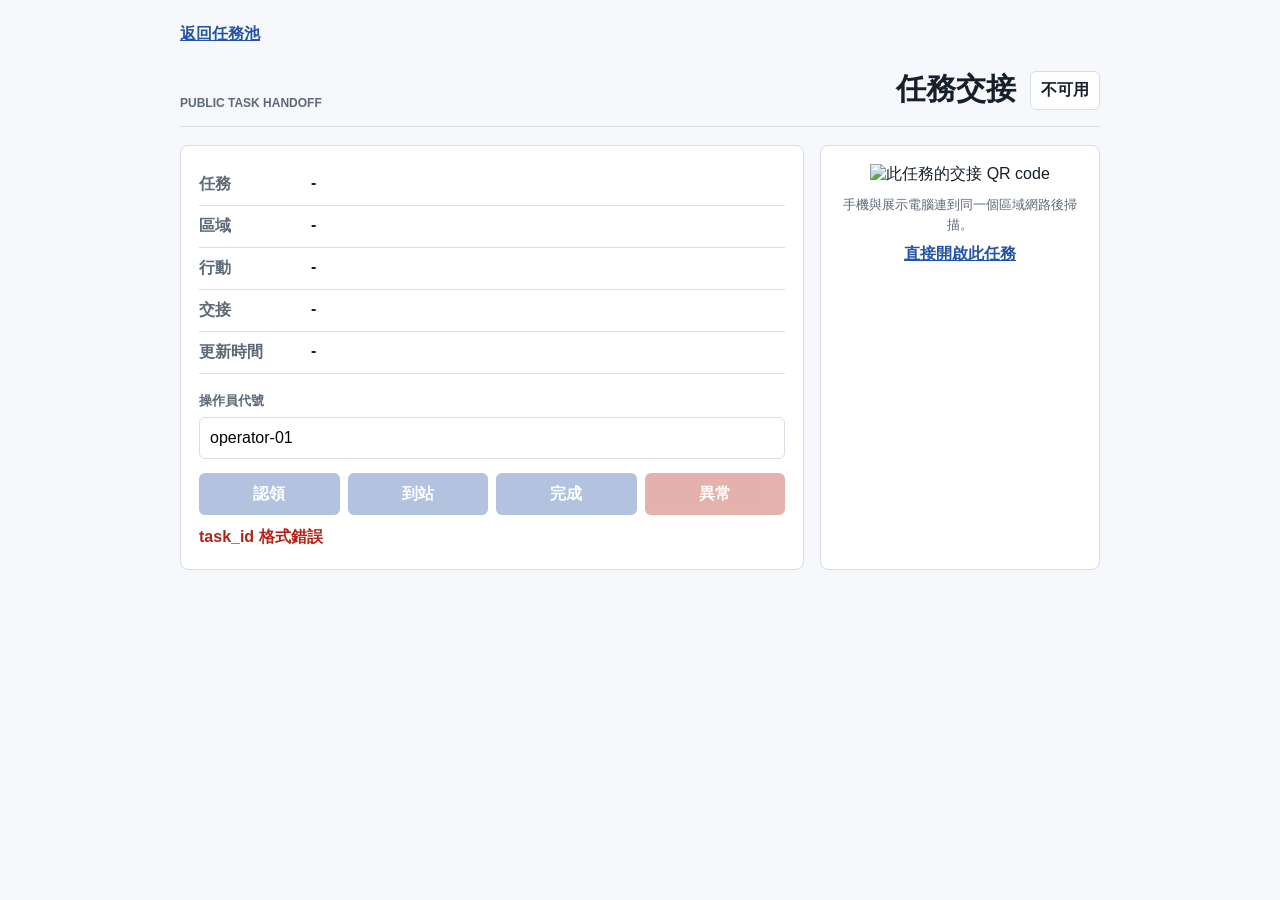
==== public_shell/task.html @ edfb52d0 "Publish runnable YouBike smart dispatch demo" ====
<!doctype html>
<html lang="zh-Hant">
  <head>
    <meta charset="utf-8">
    <meta name="viewport" content="width=device-width, initial-scale=1">
    <link rel="icon" href="data:,">
    <title>YouBike 任務交接</title>
    <link rel="stylesheet" href="./task.css">
  </head>
  <body>
    <main class="task-shell">
      <nav><a href="./index.html">返回任務池</a></nav>
      <header>
        <p class="eyebrow">Public task handoff</p>
        <h1>任務交接</h1>
        <span id="status-badge">載入中</span>
      </header>
      <section class="task-layout">
        <article class="task-detail">
          <dl>
            <div><dt>任務</dt><dd id="task-name">-</dd></div>
            <div><dt>區域</dt><dd id="task-district">-</dd></div>
            <div><dt>行動</dt><dd id="task-action">-</dd></div>
            <div><dt>交接</dt><dd id="task-route">-</dd></div>
            <div><dt>更新時間</dt><dd id="task-updated">-</dd></div>
          </dl>
          <label for="actor-alias">操作員代號</label>
          <input id="actor-alias" value="operator-01" maxlength="24" pattern="[A-Za-z0-9_-]+">
          <div class="actions" aria-label="task actions">
            <button type="button" data-event="claim">認領</button>
            <button type="button" data-event="arrive">到站</button>
            <button type="button" data-event="complete">完成</button>
            <button type="button" class="danger" data-event="exception">異常</button>
          </div>
          <p id="message" role="status"></p>
        </article>
        <aside class="qr-panel">
          <img id="task-qr" alt="此任務的交接 QR code">
          <p>手機與展示電腦連到同一個區域網路後掃描。</p>
          <a id="task-link" href="#">直接開啟此任務</a>
        </aside>
      </section>
    </main>
    <script src="./task.js"></script>
  </body>
</html>
---- public_shell/task.css ----
:root {
  color-scheme: light;
  --bg: #f6f8fb;
  --ink: #17202a;
  --muted: #5d6978;
  --line: #d7dee8;
  --surface: #ffffff;
  --accent: #2454a6;
  --danger: #b42318;
  font-family: -apple-system, BlinkMacSystemFont, "Segoe UI", "Noto Sans TC", sans-serif;
}
* { box-sizing: border-box; }
body { margin: 0; min-height: 100vh; background: var(--bg); color: var(--ink); }
.task-shell { width: min(920px, calc(100% - 28px)); margin: 0 auto; padding: 24px 0 40px; }
nav a, .qr-panel a { color: var(--accent); font-weight: 700; }
header { display: flex; align-items: flex-end; gap: 14px; padding: 24px 0 16px; border-bottom: 1px solid var(--line); }
h1, p { margin: 0; }
h1 { font-size: 30px; }
.eyebrow { margin-right: auto; color: var(--muted); font-size: 12px; font-weight: 800; text-transform: uppercase; }
#status-badge { padding: 8px 10px; border: 1px solid var(--line); border-radius: 6px; background: #fff; font-weight: 800; }
#status-badge[data-status="completed"] { color: #147253; background: #eaf7f1; }
#status-badge[data-status="exception"] { color: var(--danger); background: #fff0ed; }
.task-layout { display: grid; grid-template-columns: minmax(0, 1fr) 280px; gap: 16px; margin-top: 18px; }
.task-detail, .qr-panel { border: 1px solid var(--line); border-radius: 8px; background: var(--surface); padding: 18px; }
dl { margin: 0 0 18px; }
dl div { display: grid; grid-template-columns: 100px minmax(0, 1fr); gap: 12px; padding: 10px 0; border-bottom: 1px solid var(--line); }
dt { color: var(--muted); font-weight: 700; }
dd { margin: 0; font-weight: 750; overflow-wrap: anywhere; }
label { display: block; margin-bottom: 7px; color: var(--muted); font-size: 13px; font-weight: 750; }
input { width: 100%; min-height: 42px; border: 1px solid var(--line); border-radius: 6px; padding: 9px 10px; font: inherit; }
.actions { display: grid; grid-template-columns: repeat(4, minmax(0, 1fr)); gap: 8px; margin-top: 14px; }
button { min-height: 42px; border: 0; border-radius: 6px; background: var(--accent); color: #fff; font: inherit; font-weight: 800; cursor: pointer; }
button.danger { background: var(--danger); }
button:disabled { cursor: not-allowed; opacity: 0.35; }
#message { min-height: 24px; margin-top: 12px; color: #147253; font-weight: 700; }
#message.error { color: var(--danger); }
.qr-panel { text-align: center; }
.qr-panel img { width: 100%; aspect-ratio: 1; object-fit: contain; }
.qr-panel p { margin: 10px 0; color: var(--muted); font-size: 13px; line-height: 1.5; }
@media (max-width: 700px) {
  header { align-items: flex-start; flex-wrap: wrap; }
  .eyebrow { width: 100%; }
  .task-layout { grid-template-columns: 1fr; }
  .actions { grid-template-columns: repeat(2, minmax(0, 1fr)); }
}
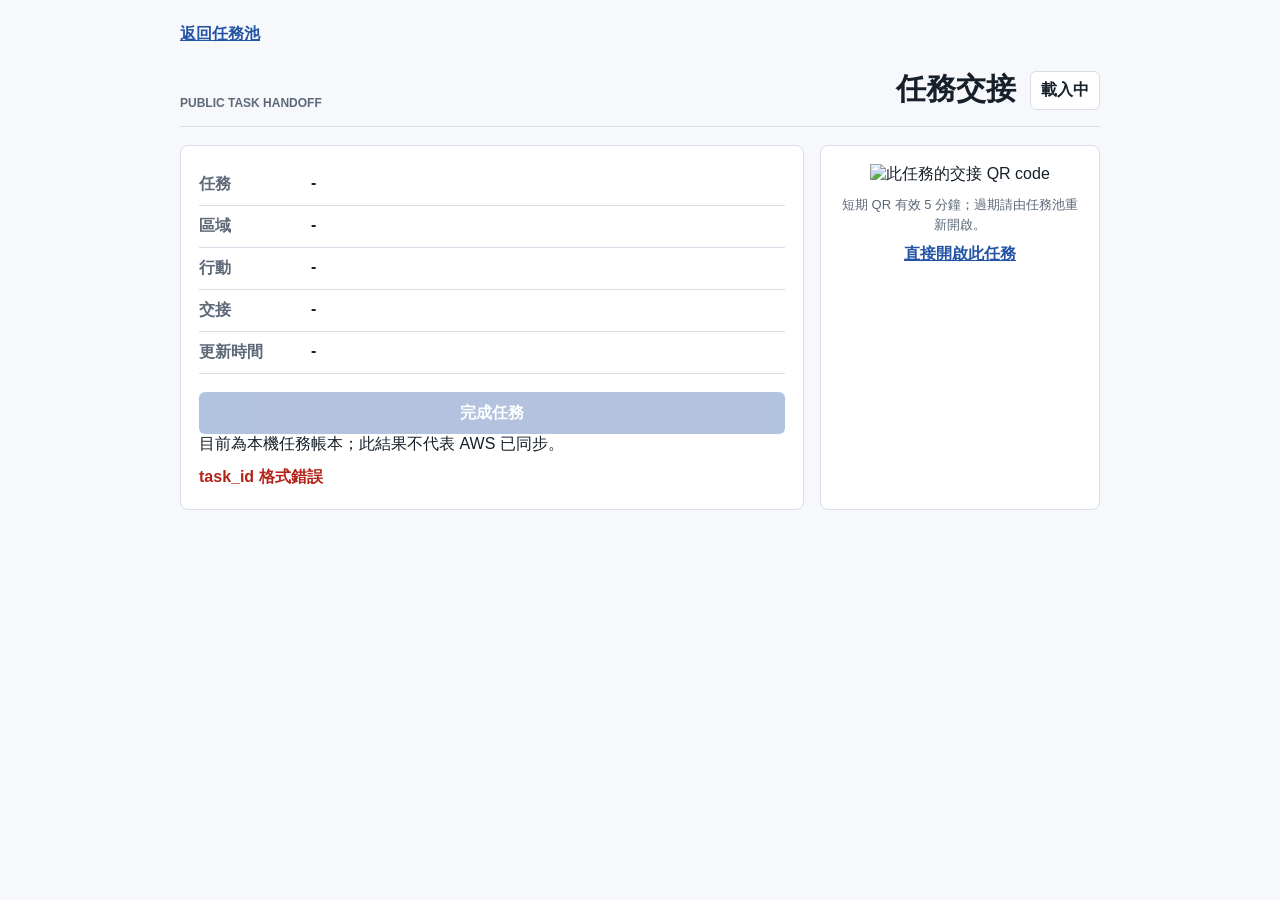
==== commit a0b6fa13: "Implement signed task completion and portable Windows manifest checks" ====
--- a/public_shell/task.html
+++ b/public_shell/task.html
@@ -24,19 +24,15 @@
             <div><dt>交接</dt><dd id="task-route">-</dd></div>
             <div><dt>更新時間</dt><dd id="task-updated">-</dd></div>
           </dl>
-          <label for="actor-alias">操作員代號</label>
-          <input id="actor-alias" value="operator-01" maxlength="24" pattern="[A-Za-z0-9_-]+">
           <div class="actions" aria-label="task actions">
-            <button type="button" data-event="claim">認領</button>
-            <button type="button" data-event="arrive">到站</button>
-            <button type="button" data-event="complete">完成</button>
-            <button type="button" class="danger" data-event="exception">異常</button>
+            <button type="button" data-event="complete" disabled>完成任務</button>
           </div>
+          <p id="runtime-notice">目前為本機任務帳本；此結果不代表 AWS 已同步。</p>
           <p id="message" role="status"></p>
         </article>
         <aside class="qr-panel">
           <img id="task-qr" alt="此任務的交接 QR code">
-          <p>手機與展示電腦連到同一個區域網路後掃描。</p>
+          <p>短期 QR 有效 5 分鐘；過期請由任務池重新開啟。</p>
           <a id="task-link" href="#">直接開啟此任務</a>
         </aside>
       </section>
--- a/public_shell/task.css
+++ b/public_shell/task.css
@@ -18,7 +18,7 @@
 h1 { font-size: 30px; }
 .eyebrow { margin-right: auto; color: var(--muted); font-size: 12px; font-weight: 800; text-transform: uppercase; }
 #status-badge { padding: 8px 10px; border: 1px solid var(--line); border-radius: 6px; background: #fff; font-weight: 800; }
-#status-badge[data-status="completed"] { color: #147253; background: #eaf7f1; }
+#status-badge[data-status="COMPLETED"] { color: #147253; background: #eaf7f1; }
 #status-badge[data-status="exception"] { color: var(--danger); background: #fff0ed; }
 .task-layout { display: grid; grid-template-columns: minmax(0, 1fr) 280px; gap: 16px; margin-top: 18px; }
 .task-detail, .qr-panel { border: 1px solid var(--line); border-radius: 8px; background: var(--surface); padding: 18px; }
@@ -28,7 +28,7 @@
 dd { margin: 0; font-weight: 750; overflow-wrap: anywhere; }
 label { display: block; margin-bottom: 7px; color: var(--muted); font-size: 13px; font-weight: 750; }
 input { width: 100%; min-height: 42px; border: 1px solid var(--line); border-radius: 6px; padding: 9px 10px; font: inherit; }
-.actions { display: grid; grid-template-columns: repeat(4, minmax(0, 1fr)); gap: 8px; margin-top: 14px; }
+.actions { display: grid; grid-template-columns: 1fr; gap: 8px; margin-top: 14px; }
 button { min-height: 42px; border: 0; border-radius: 6px; background: var(--accent); color: #fff; font: inherit; font-weight: 800; cursor: pointer; }
 button.danger { background: var(--danger); }
 button:disabled { cursor: not-allowed; opacity: 0.35; }
@@ -41,5 +41,5 @@
   header { align-items: flex-start; flex-wrap: wrap; }
   .eyebrow { width: 100%; }
   .task-layout { grid-template-columns: 1fr; }
-  .actions { grid-template-columns: repeat(2, minmax(0, 1fr)); }
+  .actions { grid-template-columns: 1fr; }
 }
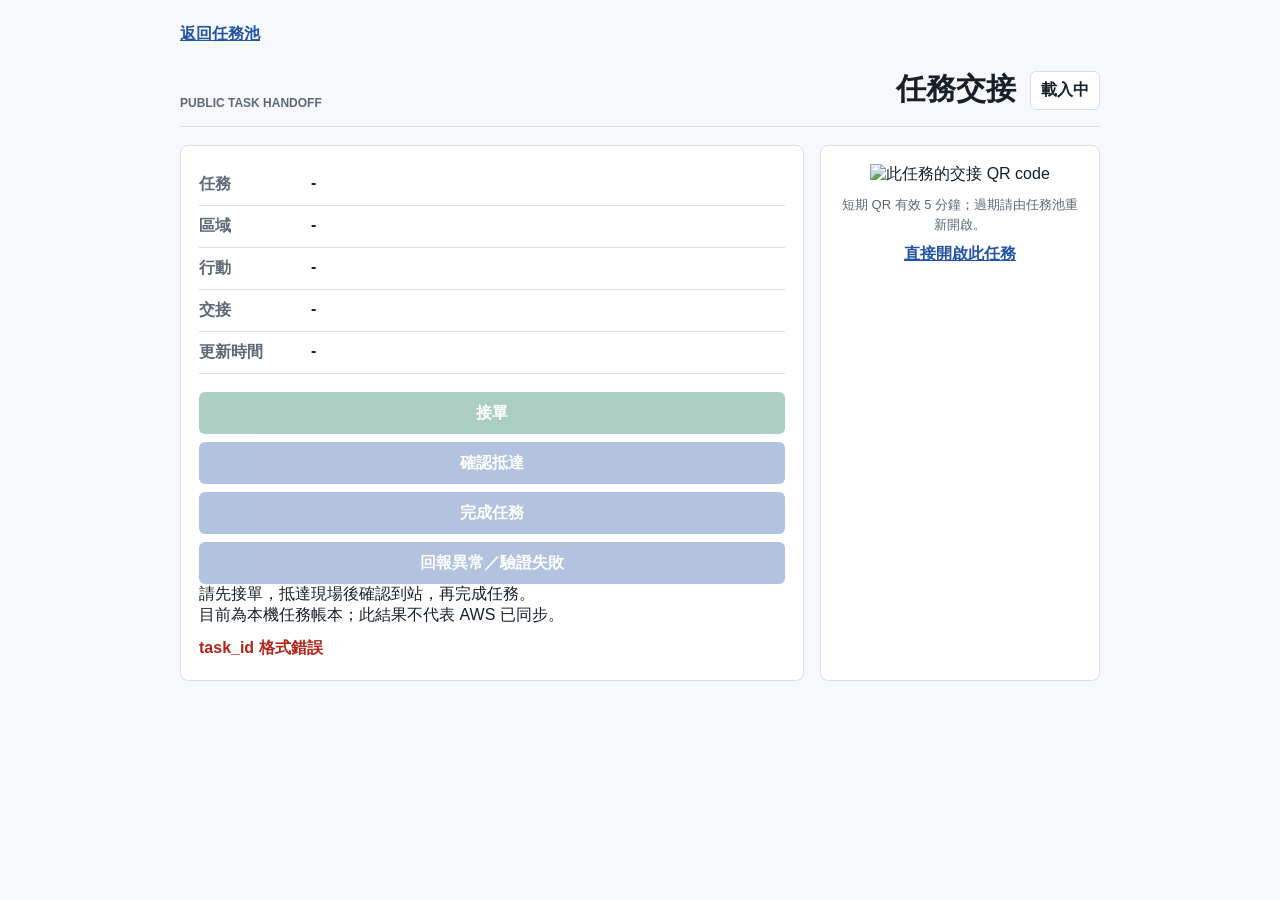
==== commit 15400608: "Add arrival workflow and explicit AWS task backend" ====
--- a/public_shell/task.html
+++ b/public_shell/task.html
@@ -5,11 +5,11 @@
     <meta name="viewport" content="width=device-width, initial-scale=1">
     <link rel="icon" href="data:,">
     <title>YouBike 任務交接</title>
-    <link rel="stylesheet" href="./task.css">
+    <link rel="stylesheet" href="/public_shell/task.css">
   </head>
   <body>
     <main class="task-shell">
-      <nav><a href="./index.html">返回任務池</a></nav>
+      <nav><a href="/public_shell/index.html">返回任務池</a></nav>
       <header>
         <p class="eyebrow">Public task handoff</p>
         <h1>任務交接</h1>
@@ -25,8 +25,12 @@
             <div><dt>更新時間</dt><dd id="task-updated">-</dd></div>
           </dl>
           <div class="actions" aria-label="task actions">
+            <button type="button" data-event="accept" disabled>接單</button>
+            <button type="button" data-event="arrive" disabled>確認抵達</button>
             <button type="button" data-event="complete" disabled>完成任務</button>
+            <button type="button" data-event="exception" disabled>回報異常／驗證失敗</button>
           </div>
+          <p id="workflow-notice">請先接單，抵達現場後確認到站，再完成任務。</p>
           <p id="runtime-notice">目前為本機任務帳本；此結果不代表 AWS 已同步。</p>
           <p id="message" role="status"></p>
         </article>
@@ -37,6 +41,6 @@
         </aside>
       </section>
     </main>
-    <script src="./task.js"></script>
+    <script src="/public_shell/task.js"></script>
   </body>
 </html>
--- a/public_shell/task.css
+++ b/public_shell/task.css
@@ -19,6 +19,8 @@
 .eyebrow { margin-right: auto; color: var(--muted); font-size: 12px; font-weight: 800; text-transform: uppercase; }
 #status-badge { padding: 8px 10px; border: 1px solid var(--line); border-radius: 6px; background: #fff; font-weight: 800; }
 #status-badge[data-status="COMPLETED"] { color: #147253; background: #eaf7f1; }
+#status-badge[data-status="ACCEPTED"] { color: #735c0f; background: #fff8c5; }
+#status-badge[data-status="ARRIVED"] { color: #2454a6; background: #eaf1ff; }
 #status-badge[data-status="exception"] { color: var(--danger); background: #fff0ed; }
 .task-layout { display: grid; grid-template-columns: minmax(0, 1fr) 280px; gap: 16px; margin-top: 18px; }
 .task-detail, .qr-panel { border: 1px solid var(--line); border-radius: 8px; background: var(--surface); padding: 18px; }
@@ -30,6 +32,8 @@
 input { width: 100%; min-height: 42px; border: 1px solid var(--line); border-radius: 6px; padding: 9px 10px; font: inherit; }
 .actions { display: grid; grid-template-columns: 1fr; gap: 8px; margin-top: 14px; }
 button { min-height: 42px; border: 0; border-radius: 6px; background: var(--accent); color: #fff; font: inherit; font-weight: 800; cursor: pointer; }
+button[data-event="accept"] { background: #147253; }
+button[data-event="arrive"] { background: #2454a6; }
 button.danger { background: var(--danger); }
 button:disabled { cursor: not-allowed; opacity: 0.35; }
 #message { min-height: 24px; margin-top: 12px; color: #147253; font-weight: 700; }
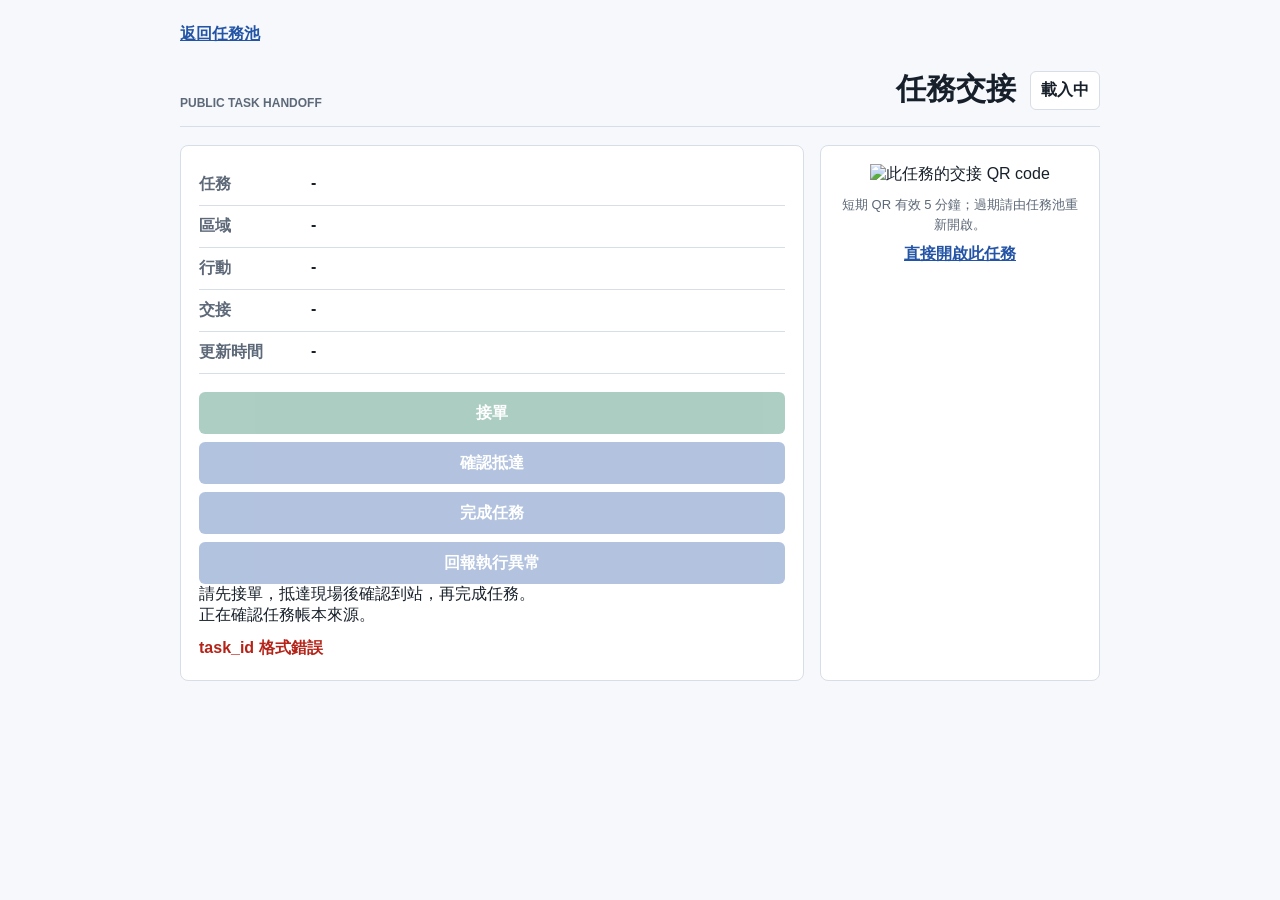
==== commit 9f37fb4c: "Clarify public claims and enforce black-box boundary" ====
--- a/public_shell/task.html
+++ b/public_shell/task.html
@@ -28,10 +28,10 @@
             <button type="button" data-event="accept" disabled>接單</button>
             <button type="button" data-event="arrive" disabled>確認抵達</button>
             <button type="button" data-event="complete" disabled>完成任務</button>
-            <button type="button" data-event="exception" disabled>回報異常／驗證失敗</button>
+            <button type="button" data-event="exception" disabled>回報執行異常</button>
           </div>
           <p id="workflow-notice">請先接單，抵達現場後確認到站，再完成任務。</p>
-          <p id="runtime-notice">目前為本機任務帳本；此結果不代表 AWS 已同步。</p>
+          <p id="runtime-notice">正在確認任務帳本來源。</p>
           <p id="message" role="status"></p>
         </article>
         <aside class="qr-panel">
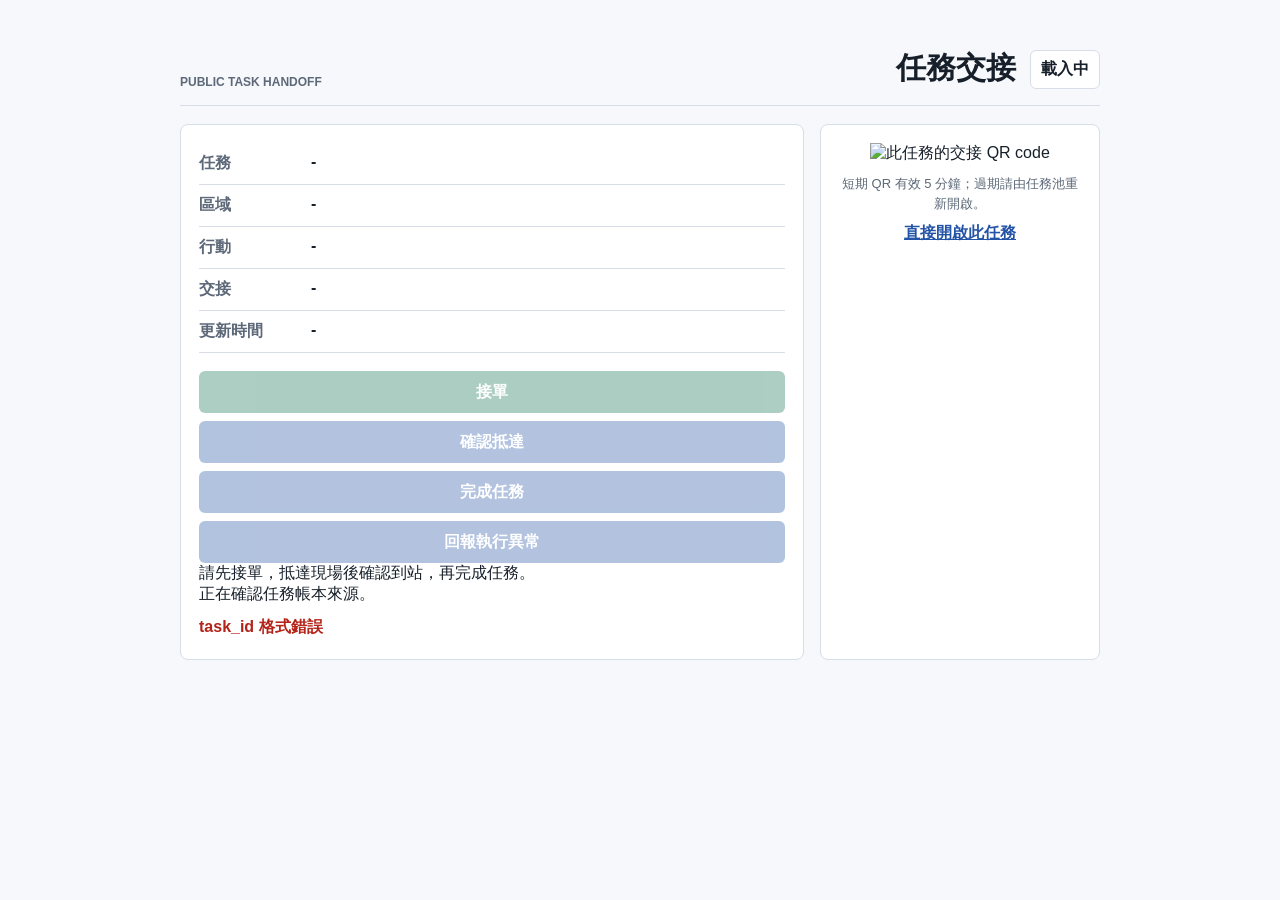
==== commit 9ebfff27: "Remove the banned single-page shell and gate the export allowlist The anchor bans a single-page dash" ====
--- a/public_shell/task.html
+++ b/public_shell/task.html
@@ -9,7 +9,6 @@
   </head>
   <body>
     <main class="task-shell">
-      <nav><a href="/public_shell/index.html">返回任務池</a></nav>
       <header>
         <p class="eyebrow">Public task handoff</p>
         <h1>任務交接</h1>
--- a/public_shell/task.css
+++ b/public_shell/task.css
@@ -21,6 +21,7 @@
 #status-badge[data-status="COMPLETED"] { color: #147253; background: #eaf7f1; }
 #status-badge[data-status="ACCEPTED"] { color: #735c0f; background: #fff8c5; }
 #status-badge[data-status="ARRIVED"] { color: #2454a6; background: #eaf1ff; }
+#status-badge[data-status="EXPIRED"] { color: var(--danger); background: #fff0ed; border-color: #f1b7ae; }
 #status-badge[data-status="exception"] { color: var(--danger); background: #fff0ed; }
 .task-layout { display: grid; grid-template-columns: minmax(0, 1fr) 280px; gap: 16px; margin-top: 18px; }
 .task-detail, .qr-panel { border: 1px solid var(--line); border-radius: 8px; background: var(--surface); padding: 18px; }
